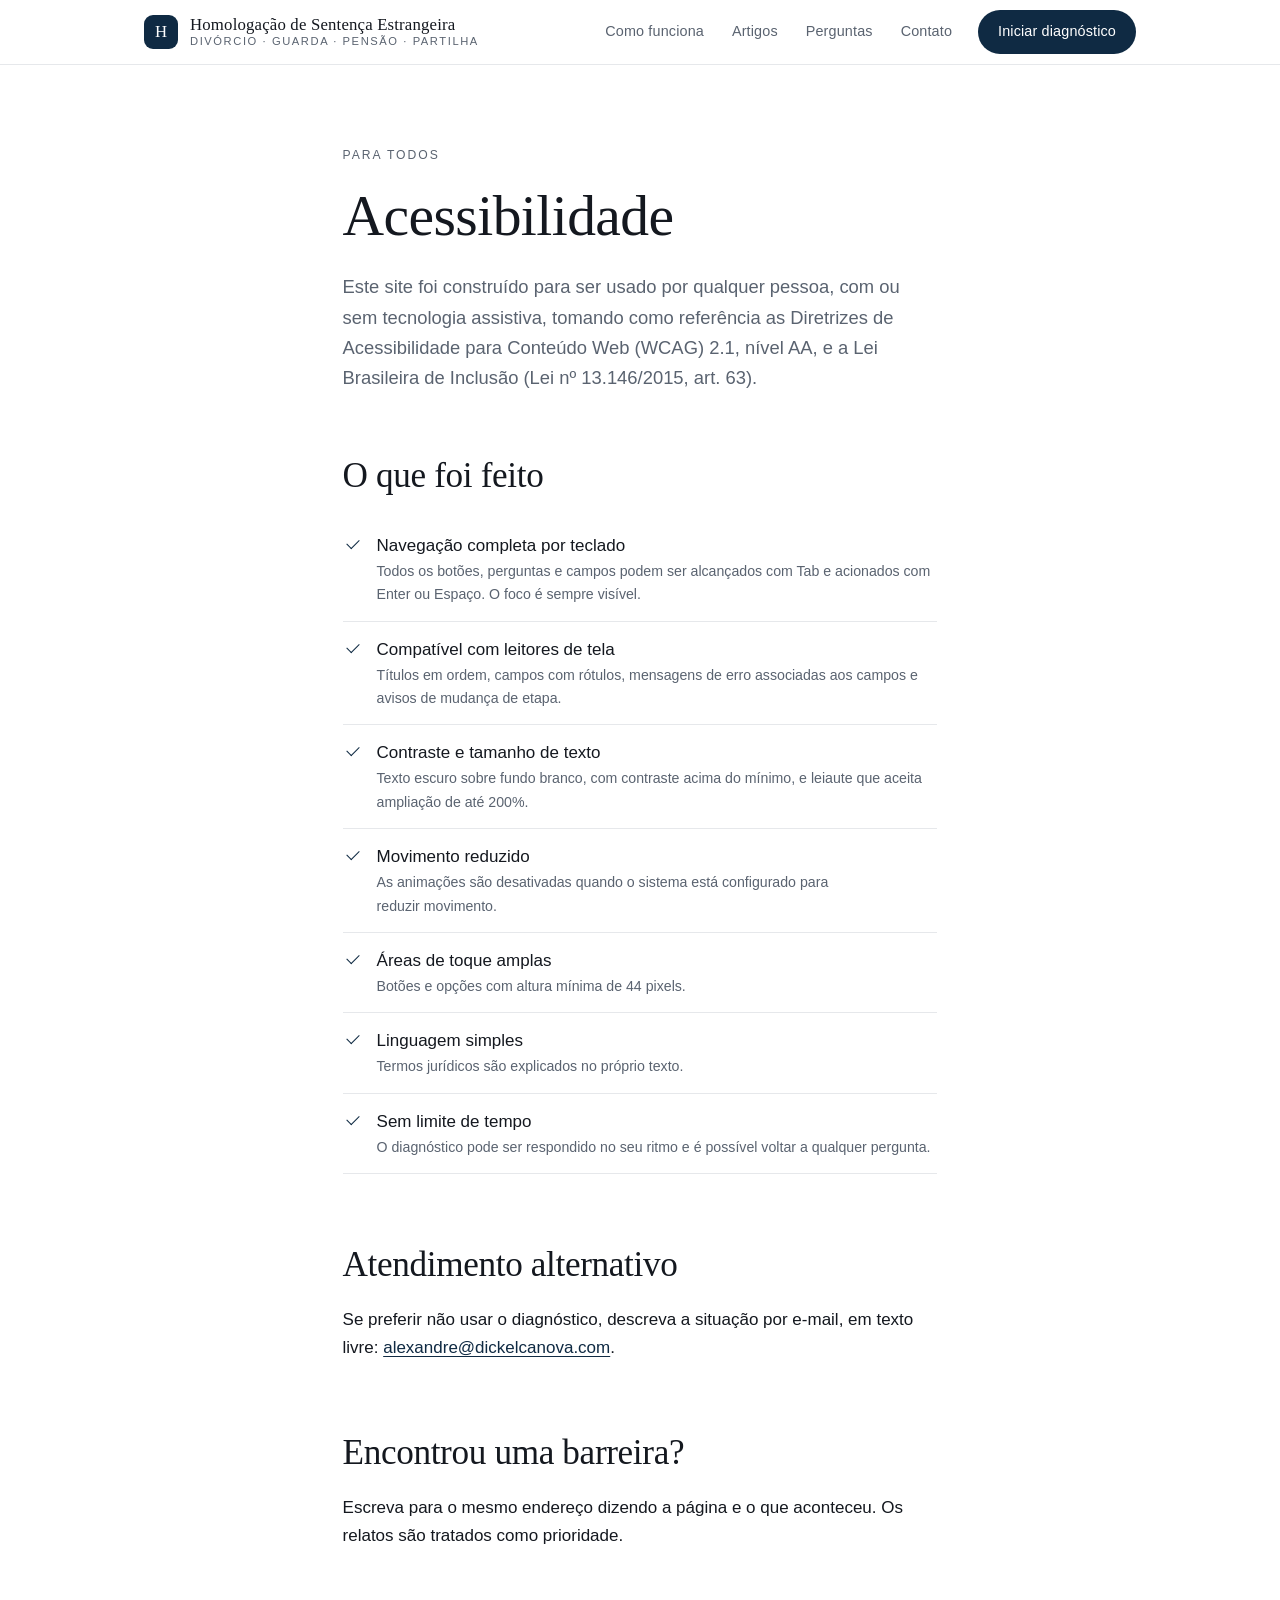
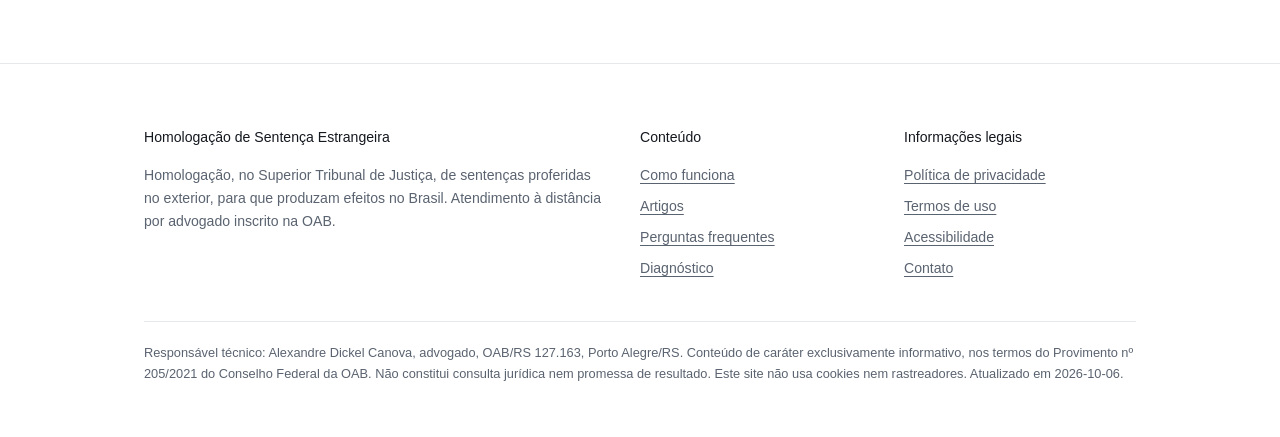
==== acessibilidade.html @ c333f554 "Publica o site" ====
<!doctype html>
<html lang="pt-BR">
<head>
<meta charset="utf-8">
<meta name="viewport" content="width=device-width, initial-scale=1">
<meta http-equiv="Content-Security-Policy" content="default-src 'self'; img-src 'self' data:; style-src 'self'; script-src 'self'; connect-src 'self'; base-uri 'self'; form-action 'self'">
<meta name="referrer" content="no-referrer">
<title>Acessibilidade</title>
<meta name="description" content="Recursos de acessibilidade deste site e canal para relatar barreiras de uso.">
<link rel="canonical" href="https://aledcanova.github.io/homologacao-sentenca-estrangeira/acessibilidade.html">
<meta property="og:title" content="Acessibilidade">
<meta property="og:description" content="Recursos de acessibilidade deste site e canal para relatar barreiras de uso.">
<meta property="og:locale" content="pt_BR">
<meta name="theme-color" content="#ffffff">
<link rel="icon" href="data:image/svg+xml,%3Csvg xmlns='http://www.w3.org/2000/svg' viewBox='0 0 32 32'%3E%3Crect width='32' height='32' rx='8' fill='%230f2a43'/%3E%3Ctext x='16' y='22' font-family='Georgia,serif' font-size='17' fill='%23fff' text-anchor='middle'%3EH%3C/text%3E%3C/svg%3E">
<link rel="stylesheet" href="assets/css/style.css">
</head>
<body>
<a class="skip" href="#conteudo">Pular para o conteúdo</a>
<header class="site-header">
  <div class="wrap">
    <a class="brand" href="index.html" aria-label="Homologação de Sentença Estrangeira, página inicial">
      <span class="brand-mark" aria-hidden="true">H</span>
      <span><strong>Homologação de Sentença Estrangeira</strong><small>Divórcio · Guarda · Pensão · Partilha</small></span>
    </a>
    <button class="nav-toggle" aria-expanded="false" aria-controls="nav">Menu</button>
    <nav class="nav" id="nav" aria-label="Principal">
      <a href="homologacao.html">Como funciona</a>
      <a href="artigos.html">Artigos</a>
      <a href="perguntas.html">Perguntas</a>
      <a href="contato.html">Contato</a>
      <a class="cta" href="diagnostico.html">Iniciar diagnóstico</a>
    </nav>
  </div>
</header>
<main id="conteudo">

<section class="page-head">
  <div class="wrap prose">
    <p class="eyebrow">Para todos</p>
    <h1>Acessibilidade</h1>
    <p class="lead">Este site foi construído para ser usado por qualquer pessoa, com ou sem tecnologia assistiva, tomando como referência as Diretrizes de Acessibilidade para Conteúdo Web (WCAG) 2.1, nível AA, e a Lei Brasileira de Inclusão (Lei nº 13.146/2015, art. 63).</p>
  </div>
</section>
<section class="section">
  <div class="wrap prose">
    <h2>O que foi feito</h2>
    <ul class="checklist">
      <li>Navegação completa por teclado<small>Todos os botões, perguntas e campos podem ser alcançados com Tab e acionados com Enter ou Espaço. O foco é sempre visível.</small></li>
      <li>Compatível com leitores de tela<small>Títulos em ordem, campos com rótulos, mensagens de erro associadas aos campos e avisos de mudança de etapa.</small></li>
      <li>Contraste e tamanho de texto<small>Texto escuro sobre fundo branco, com contraste acima do mínimo, e leiaute que aceita ampliação de até 200%.</small></li>
      <li>Movimento reduzido<small>As animações são desativadas quando o sistema está configurado para reduzir movimento.</small></li>
      <li>Áreas de toque amplas<small>Botões e opções com altura mínima de 44 pixels.</small></li>
      <li>Linguagem simples<small>Termos jurídicos são explicados no próprio texto.</small></li>
      <li>Sem limite de tempo<small>O diagnóstico pode ser respondido no seu ritmo e é possível voltar a qualquer pergunta.</small></li>
    </ul>
    <h2>Atendimento alternativo</h2>
    <p>Se preferir não usar o diagnóstico, descreva a situação por e-mail, em texto livre: <a href="mailto:alexandre@dickelcanova.com">alexandre@dickelcanova.com</a>.</p>
    <h2>Encontrou uma barreira?</h2>
    <p>Escreva para o mesmo endereço dizendo a página e o que aconteceu. Os relatos são tratados como prioridade.</p>
  </div>
</section>

</main>
<footer class="site-footer">
  <div class="wrap">
    <div class="cols">
      <div>
        <p><strong>Homologação de Sentença Estrangeira</strong></p>
        <p>Homologação, no Superior Tribunal de Justiça, de sentenças proferidas no exterior, para que produzam efeitos no Brasil. Atendimento à distância por advogado inscrito na OAB.</p>
      </div>
      <div>
        <p><strong>Conteúdo</strong></p>
        <ul>
          <li><a href="homologacao.html">Como funciona</a></li>
          <li><a href="artigos.html">Artigos</a></li>
          <li><a href="perguntas.html">Perguntas frequentes</a></li>
          <li><a href="diagnostico.html">Diagnóstico</a></li>
        </ul>
      </div>
      <div>
        <p><strong>Informações legais</strong></p>
        <ul>
          <li><a href="privacidade.html">Política de privacidade</a></li>
          <li><a href="termos.html">Termos de uso</a></li>
          <li><a href="acessibilidade.html">Acessibilidade</a></li>
          <li><a href="contato.html">Contato</a></li>
        </ul>
      </div>
    </div>
    <p class="legal-line">Responsável técnico: Alexandre Dickel Canova, advogado, OAB/RS 127.163, Porto Alegre/RS. Conteúdo de caráter exclusivamente informativo, nos termos do Provimento nº 205/2021 do Conselho Federal da OAB. Não constitui consulta jurídica nem promessa de resultado. Este site não usa cookies nem rastreadores. Atualizado em 2026-10-06.</p>
  </div>
</footer>
<script src="assets/js/site.js" defer></script>

</body>
</html>
---- assets/css/style.css ----
/* Visual padrão do escritório: editorial, branco, azul-marinho, serifa nos títulos. Sem fontes externas, sem rastreadores.
   Descrição em PADRAO_VISUAL.md. As classes são as mesmas do funil padrão; só a aparência muda. */
:root {
  --bg: #ffffff;
  --soft: #f6f7f8;
  --ink: #14181f;
  --ink-2: #3d4652;
  --ink-3: #5a6370;
  --line: #e6e8eb;
  --brand: #0f2a43;
  --brand-2: #1b3d5c;
  --brand-soft: #f3f6f9;
  --ok: #17603a; --ok-soft: #f1f8f3;
  --warn: #7a4b00; --warn-soft: #fdf6e7;
  --bad: #962d2d; --bad-soft: #fbf1f1;
  --radius: 14px;
  --shadow: 0 10px 24px -12px rgba(15,42,67,.35);
  --serif: "Iowan Old Style", "Palatino Linotype", Palatino, Georgia, serif;
  --sans: -apple-system, BlinkMacSystemFont, "Segoe UI", Roboto, "Helvetica Neue", Arial, sans-serif;
  --ease: cubic-bezier(.22,.61,.36,1);
  color-scheme: light;
}
*, *::before, *::after { box-sizing: border-box; }
html { -webkit-text-size-adjust: 100%; scroll-behavior: smooth; }
body { margin: 0; background: var(--bg); color: var(--ink); font: 1.0625rem/1.65 var(--sans); overflow-x: hidden; }
a { color: var(--brand); text-underline-offset: 3px; }
a:hover { color: var(--brand-2); }
:focus-visible { outline: 3px solid #2f6fb0; outline-offset: 3px; border-radius: 4px; }
h1, h2, h3 { font-family: var(--serif); font-weight: 500; line-height: 1.15; color: var(--ink); text-wrap: balance; letter-spacing: -.01em; }
h1 { font-size: clamp(2.1rem, 5.2vw, 3.6rem); margin: 0 0 .4em; }
h2 { font-size: clamp(1.6rem, 3.2vw, 2.2rem); margin: 2em 0 .6em; }
h3 { font-size: 1.2rem; margin: 1.6em 0 .4em; }
p, li { text-wrap: pretty; }
small, .muted { color: var(--ink-3); }
.muted { font-size: .92rem; }
.sr-only { position: absolute; width: 1px; height: 1px; overflow: hidden; clip: rect(0 0 0 0); white-space: nowrap; }
.skip { position: absolute; left: -999px; top: 0; background: var(--brand); color: #fff; padding: 10px 16px; z-index: 20; }
.skip:focus { left: 12px; top: 12px; }
.wrap { width: 100%; max-width: 1040px; margin: 0 auto; padding: 0 24px; }
.prose { max-width: 68ch; }
.narrow { max-width: 720px; margin: 0 auto; }

/* Cabeçalho: ícone quadrado com a inicial, marca em serifa e menu */
.site-header { background: rgba(255,255,255,.92); backdrop-filter: saturate(180%) blur(10px); border-bottom: 1px solid var(--line); position: sticky; top: 0; z-index: 10; }
.site-header .wrap { display: flex; align-items: center; justify-content: space-between; gap: 16px; min-height: 64px; }
.brand { text-decoration: none; color: var(--ink); display: flex; align-items: center; gap: 12px; line-height: 1.2; }
.brand-mark { width: 34px; height: 34px; border-radius: 9px; background: var(--brand); color: #fff; display: grid; place-items: center; font: 500 1.05rem var(--serif); flex: none; }
.brand strong { font-family: var(--serif); font-size: 1.05rem; font-weight: 500; letter-spacing: .01em; display: block; }
.brand small { display: block; font-size: .7rem; letter-spacing: .14em; text-transform: uppercase; color: var(--ink-3); }
.nav { display: flex; gap: 4px; align-items: center; }
.nav a { text-decoration: none; color: var(--ink-3); padding: 10px 12px; font-size: .9rem; letter-spacing: .01em; border-radius: 6px; transition: color .2s; }
.nav a:hover, .nav a[aria-current="page"] { color: var(--ink); }
.nav a.cta { background: var(--brand); color: #fff; margin-left: 10px; padding: 10px 20px; border-radius: 999px; font-weight: 500; transition: transform .25s var(--ease), box-shadow .25s var(--ease); }
.nav a.cta:hover { color: #fff; transform: translateY(-1px); box-shadow: var(--shadow); }
.nav-toggle { display: none; background: none; border: 1px solid var(--line); border-radius: 999px; padding: 9px 16px; color: var(--ink); font: inherit; font-size: .9rem; min-height: 44px; }
@media (max-width: 880px) {
  .nav-toggle { display: inline-block; }
  .nav { display: none; position: absolute; left: 0; right: 0; top: 64px; background: #fff; border-bottom: 1px solid var(--line); flex-direction: column; align-items: stretch; padding: 8px 24px 20px; }
  .nav.open { display: flex; }
  .nav a { padding: 13px 4px; border-bottom: 1px solid var(--line); border-radius: 0; }
  .nav a.cta { margin: 14px 0 0; text-align: center; border-bottom: 0; border-radius: 999px; }
}

/* Seções */
.hero { padding: clamp(64px, 10vw, 104px) 0 clamp(56px, 8vw, 88px); }
.hero .lead { font-size: 1.2rem; color: var(--ink-3); max-width: 52ch; margin: 22px 0 0; }
.hero .btns { margin-top: 40px; }
.hero .muted { margin-top: 18px; font-size: .9rem; }
.hero .wrap > * { animation: subir .8s var(--ease) both; }
.hero .wrap > *:nth-child(2) { animation-delay: .06s; } .hero .wrap > *:nth-child(3) { animation-delay: .12s; }
.hero .wrap > *:nth-child(4) { animation-delay: .18s; } .hero .wrap > *:nth-child(5) { animation-delay: .24s; }
@keyframes subir { from { opacity: 0; transform: translateY(14px); } to { opacity: 1; transform: none; } }
.eyebrow { text-transform: uppercase; letter-spacing: .16em; font-size: .76rem; color: var(--ink-3); font-weight: 400; margin: 0 0 18px; }
.section { padding: clamp(56px, 8vw, 96px) 0; }
.section.alt { background: var(--soft); }
.section > .wrap > h2:first-child { margin-top: 0; }
.page-head { padding: clamp(48px, 7vw, 80px) 0 0; }
.page-head .lead { font-size: 1.15rem; color: var(--ink-3); max-width: 60ch; }
.page-head + .section { padding-top: clamp(28px, 4vw, 44px); }

.btns { display: flex; gap: 14px; flex-wrap: wrap; margin-top: 28px; }
.btn { display: inline-flex; align-items: center; justify-content: center; gap: 10px; min-height: 52px; padding: 15px 28px; border-radius: 999px; border: 1px solid var(--brand); background: var(--brand); color: #fff; text-decoration: none; font: 500 1rem var(--sans); cursor: pointer; transition: transform .25s var(--ease), box-shadow .25s var(--ease), border-color .2s; }
.btn:hover { color: #fff; transform: translateY(-1px); box-shadow: var(--shadow); }
.btn:active { transform: none; }
.btn[disabled] { opacity: .5; cursor: progress; transform: none; box-shadow: none; }
.btn.ghost { background: transparent; color: var(--ink); border-color: var(--line); }
.btn.ghost:hover { color: var(--ink); border-color: var(--ink); box-shadow: none; }
.btn.link { background: none; border-color: transparent; color: var(--ink-3); padding-left: 6px; padding-right: 6px; text-decoration: underline; text-underline-offset: 3px; }
.btn.link:hover { color: var(--ink); box-shadow: none; transform: none; }

.grid { display: grid; gap: 20px; grid-template-columns: repeat(auto-fit, minmax(250px, 1fr)); margin-top: 36px; }
.card { background: #fff; border: 1px solid var(--line); border-radius: var(--radius); padding: 30px; }
.card h3 { margin-top: 0; }
.card p { color: var(--ink-3); }
.card p:last-child { margin-bottom: 0; }
/* Faixa de garantias: colunas separadas por linhas finas */
.trust { display: grid; grid-template-columns: repeat(auto-fit, minmax(210px, 1fr)); list-style: none; padding: 0; margin: 0; }
.trust li { padding: 6px 24px; border-left: 1px solid var(--line); font-size: .95rem; color: var(--ink-3); }
.trust li:first-child { border-left: 0; padding-left: 0; }
.trust strong { display: block; color: var(--ink); font-weight: 500; }
.section.alt:has(.trust) { background: #fff; border-top: 1px solid var(--line); border-bottom: 1px solid var(--line); padding: 26px 0; }
@media (max-width: 700px) { .trust { grid-template-columns: 1fr; } .trust li { border-left: 0; border-top: 1px solid var(--line); padding: 16px 0; } .trust li:first-child { border-top: 0; } }

/* Etapas numeradas: linha fina e número em serifa */
.steps { counter-reset: s; list-style: none; padding: 0; margin: 0; }
.steps > li { counter-increment: s; position: relative; padding: 20px 0 20px 60px; border-top: 1px solid var(--line); color: var(--ink-3); }
.steps > li:first-child { border-top-color: var(--ink); }
.steps > li::before { content: "0" counter(s); position: absolute; left: 0; top: 20px; font-family: var(--serif); font-size: 1rem; color: var(--ink-3); }
.steps strong { display: block; color: var(--ink); font-family: var(--serif); font-weight: 500; font-size: 1.12rem; }
.final { text-align: center; max-width: 720px; }
.final .btns { justify-content: center; }
.split { display: grid; gap: 48px; grid-template-columns: 1fr 1fr; align-items: start; }
@media (max-width: 800px) { .split { grid-template-columns: 1fr; gap: 28px; } }

.note { border-left: 3px solid var(--brand); background: var(--brand-soft); padding: 16px 18px; border-radius: 0 10px 10px 0; margin: 20px 0; font-size: .97rem; }
.note.warn { border-left-color: #c98a12; background: var(--warn-soft); color: #4a3200; }
.note.bad { border-left-color: var(--bad); background: var(--bad-soft); }
.note.ok { border-left-color: var(--ok); background: var(--ok-soft); }
.note p:first-child { margin-top: 0; } .note p:last-child, .note ul:last-child { margin-bottom: 0; }

.checklist { list-style: none; padding: 0; margin: 0; }
.checklist li { padding: 14px 0 14px 34px; border-bottom: 1px solid var(--line); position: relative; }
.checklist li::before { content: ""; position: absolute; left: 4px; top: 21px; width: 12px; height: 7px; border-left: 1.5px solid var(--brand); border-bottom: 1.5px solid var(--brand); transform: rotate(-45deg); }
.checklist li small { display: block; }

table { border-collapse: collapse; width: 100%; font-size: .95rem; }
.table-wrap { overflow-x: auto; }
th, td { text-align: left; padding: 12px 14px 12px 0; border-bottom: 1px solid var(--line); vertical-align: top; }
thead th { font-weight: 500; font-size: .76rem; letter-spacing: .12em; text-transform: uppercase; color: var(--ink-3); border-bottom-color: var(--ink); }
tbody th { font-weight: 500; white-space: nowrap; }

/* Perguntas: sem caixa, linha fina, sinal de mais que gira */
details { border-bottom: 1px solid var(--line); }
details summary { cursor: pointer; list-style: none; padding: 22px 40px 22px 0; font-family: var(--serif); font-size: 1.15rem; position: relative; }
details summary::-webkit-details-marker { display: none; }
details summary::after { content: "+"; position: absolute; right: 6px; top: 18px; font-family: var(--sans); font-size: 1.4rem; color: var(--ink-3); transition: transform .3s var(--ease); }
details[open] summary::after { transform: rotate(45deg); }
details p { color: var(--ink-3); margin: 0 0 24px; max-width: 62ch; }

.article-list { list-style: none; padding: 0; margin: 0; }
.article-list li { padding: 22px 0; border-bottom: 1px solid var(--line); }
.article-list li:first-child { border-top: 1px solid var(--ink); }
.article-list a { font-family: var(--serif); font-size: 1.2rem; text-decoration: none; color: var(--ink); }
.article-list a:hover { text-decoration: underline; }

/* Diagnóstico interativo */
.wizard { min-height: 76vh; padding: clamp(28px, 5vw, 64px) 0 72px; }
.wz-top { display: flex; align-items: center; gap: 16px; margin-bottom: 40px; }
.wz-top progress { flex: 1; height: 3px; appearance: none; -webkit-appearance: none; border: 0; overflow: hidden; background: var(--line); }
.wz-top progress::-webkit-progress-bar { background: var(--line); }
.wz-top progress::-webkit-progress-value { background: var(--brand); transition: width .6s var(--ease); }
.wz-top progress::-moz-progress-bar { background: var(--brand); }
.wz-count { font-size: .76rem; letter-spacing: .14em; text-transform: uppercase; color: var(--ink-3); font-variant-numeric: tabular-nums; white-space: nowrap; }
.wz-stage { position: relative; }
.wz-step { opacity: 0; transform: translateY(22px); transition: opacity .55s var(--ease), transform .55s var(--ease); }
.wz-step.in { opacity: 1; transform: none; }
.wz-step.out { opacity: 0; transform: translateY(-14px); transition-duration: .24s; }
.wz-section { font-size: .76rem; text-transform: uppercase; letter-spacing: .16em; color: var(--ink-3); font-weight: 400; margin: 0 0 16px; }
.wz-q { font-family: var(--serif); font-weight: 500; font-size: clamp(1.6rem, 3.6vw, 2.3rem); line-height: 1.2; margin: 0 0 10px; outline: none; }
.wz-help { color: var(--ink-3); margin: 0 0 22px; max-width: 56ch; }
.wz-opts { display: grid; gap: 12px; margin-top: 32px; }
.wz-opt { display: flex; align-items: center; gap: 14px; width: 100%; text-align: left; min-height: 60px; padding: 18px 20px; background: #fff; color: var(--ink); border: 1px solid var(--line); border-radius: 12px; font: 400 1.0625rem var(--sans); cursor: pointer; transition: border-color .2s, background .2s, transform .25s var(--ease); }
.wz-opt::before { content: ""; flex: none; width: 18px; height: 18px; border: 1.5px solid #9aa3ad; border-radius: 50%; transition: all .2s; }
.wz-opt:hover { border-color: var(--ink); transform: translateX(3px); }
.wz-opt[aria-pressed="true"] { border-color: var(--brand); background: var(--brand-soft); }
.wz-opt[aria-pressed="true"]::before { border-color: var(--brand); background: var(--brand); box-shadow: inset 0 0 0 3px #fff; }
.wz-nav { margin-top: 30px; display: flex; justify-content: space-between; align-items: center; gap: 12px; flex-wrap: wrap; }
.wz-priv { font-size: .85rem; color: var(--ink-3); margin-top: 32px; }

.verdict { border-radius: var(--radius); padding: 30px; border: 1px solid var(--line); background: var(--soft); }
.verdict.ok { background: var(--ok-soft); border-color: #d5e8db; }
.verdict.warn { background: var(--warn-soft); border-color: #f0dfb6; }
.verdict.bad { background: var(--bad-soft); border-color: #efd2d2; }
.verdict h2 { margin: 12px 0 12px; font-size: clamp(1.6rem, 3.4vw, 2.1rem); outline: none; }
.verdict p { margin: 0; color: var(--ink-2); }
.pill { display: inline-flex; align-items: center; gap: 8px; font-size: .76rem; letter-spacing: .14em; text-transform: uppercase; color: var(--ink-3); }
.pill::before { content: ""; width: 8px; height: 8px; border-radius: 50%; background: currentColor; }
.verdict.ok .pill { color: var(--ok); } .verdict.warn .pill { color: var(--warn); } .verdict.bad .pill { color: var(--bad); }
.mapa h3 { margin-top: 2em; }
.mapa ul, .mapa ol { padding-left: 20px; color: var(--ink-2); }
.mapa li { margin: 8px 0; }
.next { margin-top: 40px; padding: 30px; border: 1px solid var(--ink); border-radius: var(--radius); }
.next h3 { margin-top: 0; font-size: 1.4rem; }
.next p { color: var(--ink-3); }

/* Formulário */
.form { display: grid; gap: 20px; margin-top: 8px; }
.field label, .field .label { display: block; font-weight: 500; margin-bottom: 8px; font-size: .92rem; }
.field .opt, .opt { font-weight: 400; color: var(--ink-3); }
.hint { font-size: .86rem; color: var(--ink-3); margin: 6px 0 0; }
input[type="text"], input[type="email"], input[type="tel"], select, textarea {
  width: 100%; font: inherit; padding: 14px 16px; min-height: 52px; border-radius: 10px; border: 1px solid #c9ced4; background: #fff; color: var(--ink); transition: border-color .2s, box-shadow .2s;
}
input:focus, select:focus, textarea:focus { outline: none; border-color: var(--brand); box-shadow: 0 0 0 4px rgba(15,42,67,.1); }
input[aria-invalid="true"], select[aria-invalid="true"] { border-color: var(--bad); }
.err { color: #a1261d; font-size: .9rem; margin: 6px 0 0; }
.row2 { display: grid; gap: 18px; grid-template-columns: 1fr 1fr; }
@media (max-width: 600px) { .row2 { grid-template-columns: 1fr; } }
input[type="file"] { width: 100%; font: inherit; font-size: .92rem; padding: 14px; border: 1.5px dashed #c1c7cf; border-radius: 12px; background: #fff; color: var(--ink-3); }
.check { display: grid; grid-template-columns: 24px 1fr; gap: 12px; align-items: start; font-size: .93rem; color: var(--ink-3); }
.check input { width: 22px; height: 22px; margin: 2px 0 0; accent-color: var(--brand); }
.hp { position: absolute; left: -9999px; }
fieldset { border: 0; padding: 0; margin: 0; min-width: 0; display: grid; gap: 16px; }
fieldset > legend { font-family: var(--serif); font-size: 1.15rem; padding: 0; margin-bottom: 4px; }
[hidden] { display: none !important; }

/* Rodapé */
.site-footer { border-top: 1px solid var(--line); padding: 48px 0 40px; font-size: .88rem; color: var(--ink-3); }
.site-footer .cols { display: grid; gap: 32px; grid-template-columns: 2fr 1fr 1fr; }
@media (max-width: 760px) { .site-footer .cols { grid-template-columns: 1fr; } }
.site-footer a { color: var(--ink-3); }
.site-footer strong { color: var(--ink); font-weight: 500; }
.site-footer ul { list-style: none; padding: 0; margin: 0; } .site-footer li { margin: 8px 0; }
.legal-line { margin-top: 32px; padding-top: 20px; border-top: 1px solid var(--line); font-size: .8rem; color: var(--ink-3); max-width: none; }

@media (prefers-reduced-motion: reduce) {
  html { scroll-behavior: auto; }
  *, *::before, *::after { transition: none !important; animation: none !important; }
  .wz-step { opacity: 1; transform: none; }
}
@media print {
  .site-header, .site-footer, .btns, .nav-toggle, .no-print, .next, .wz-top { display: none !important; }
  body { font-size: 12pt; }
}

/* Proposta, contrato e pagamento */
.offers { display: grid; gap: 20px; margin: 16px 0 24px; }
.offer { display: flex; flex-direction: column; gap: 6px; }
.offer:first-child { border-color: var(--ink); }
.offer h3 { margin: 0; }
.offer .price { font-family: var(--serif); font-size: 2.2rem; font-weight: 500; color: var(--ink); margin: 4px 0 0; font-variant-numeric: tabular-nums; }
.offer ul { margin: 10px 0 18px; padding-left: 20px; font-size: .95rem; color: var(--ink-3); }
.offer li { margin: 6px 0; }
.offer .btn { align-self: flex-start; }
.contract { border: 1px solid var(--line); border-radius: var(--radius); padding: 24px 26px; max-height: 360px; overflow-y: auto; font-size: .92rem; background: var(--soft); margin: 20px 0 24px; }
.contract h3 { margin-top: 0; font-size: 1.1rem; }
.contract p { margin: .7em 0; }
.pixcode { font: .86rem/1.5 ui-monospace, Menlo, monospace; word-break: break-all; background: var(--soft); min-height: 0; }
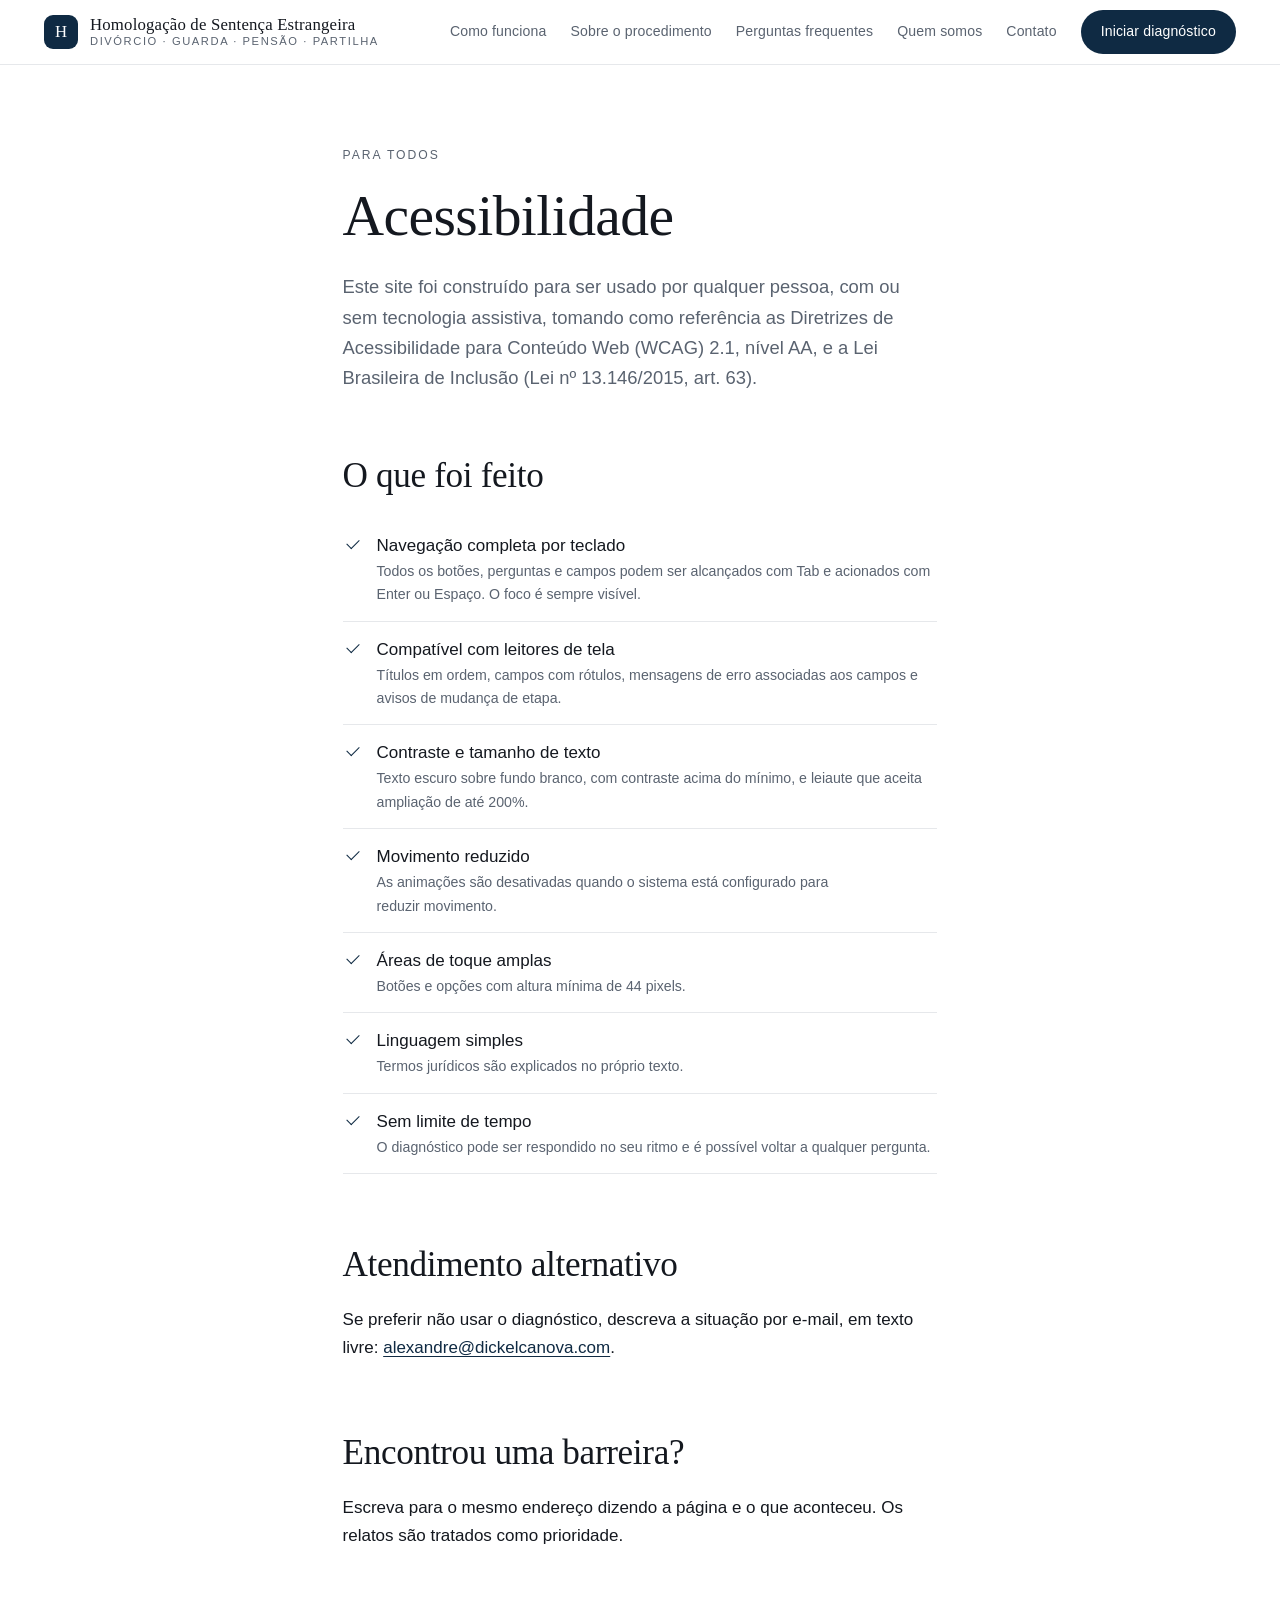
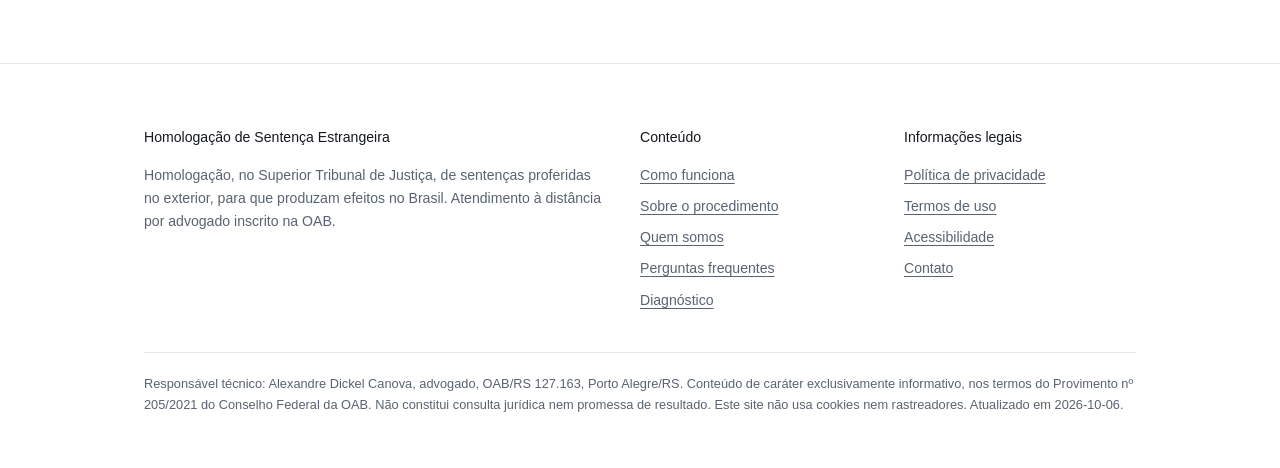
==== commit c4505cd3: "Página inicial, Sobre o procedimento, Quem somos, contato com ícones" ====
--- a/acessibilidade.html
+++ b/acessibilidade.html
@@ -26,8 +26,9 @@
     <button class="nav-toggle" aria-expanded="false" aria-controls="nav">Menu</button>
     <nav class="nav" id="nav" aria-label="Principal">
       <a href="homologacao.html">Como funciona</a>
-      <a href="artigos.html">Artigos</a>
-      <a href="perguntas.html">Perguntas</a>
+      <a href="procedimento.html">Sobre o procedimento</a>
+      <a href="perguntas.html">Perguntas frequentes</a>
+      <a href="quem-somos.html">Quem somos</a>
       <a href="contato.html">Contato</a>
       <a class="cta" href="diagnostico.html">Iniciar diagnóstico</a>
     </nav>
@@ -73,7 +74,8 @@
         <p><strong>Conteúdo</strong></p>
         <ul>
           <li><a href="homologacao.html">Como funciona</a></li>
-          <li><a href="artigos.html">Artigos</a></li>
+          <li><a href="procedimento.html">Sobre o procedimento</a></li>
+          <li><a href="quem-somos.html">Quem somos</a></li>
           <li><a href="perguntas.html">Perguntas frequentes</a></li>
           <li><a href="diagnostico.html">Diagnóstico</a></li>
         </ul>
--- a/assets/css/style.css
+++ b/assets/css/style.css
@@ -42,19 +42,21 @@
 
 /* Cabeçalho: ícone quadrado com a inicial, marca em serifa e menu */
 .site-header { background: rgba(255,255,255,.92); backdrop-filter: saturate(180%) blur(10px); border-bottom: 1px solid var(--line); position: sticky; top: 0; z-index: 10; }
-.site-header .wrap { display: flex; align-items: center; justify-content: space-between; gap: 16px; min-height: 64px; }
+.site-header .wrap { max-width: 1240px; display: flex; align-items: center; justify-content: space-between; gap: 16px; min-height: 64px; }
 .brand { text-decoration: none; color: var(--ink); display: flex; align-items: center; gap: 12px; line-height: 1.2; }
 .brand-mark { width: 34px; height: 34px; border-radius: 9px; background: var(--brand); color: #fff; display: grid; place-items: center; font: 500 1.05rem var(--serif); flex: none; }
+.brand strong, .brand small, .nav a { white-space: nowrap; }
 .brand strong { font-family: var(--serif); font-size: 1.05rem; font-weight: 500; letter-spacing: .01em; display: block; }
 .brand small { display: block; font-size: .7rem; letter-spacing: .14em; text-transform: uppercase; color: var(--ink-3); }
 .nav { display: flex; gap: 4px; align-items: center; }
-.nav a { text-decoration: none; color: var(--ink-3); padding: 10px 12px; font-size: .9rem; letter-spacing: .01em; border-radius: 6px; transition: color .2s; }
+.nav a { text-decoration: none; color: var(--ink-3); padding: 10px 10px; font-size: .88rem; letter-spacing: .01em; border-radius: 6px; transition: color .2s; }
 .nav a:hover, .nav a[aria-current="page"] { color: var(--ink); }
 .nav a.cta { background: var(--brand); color: #fff; margin-left: 10px; padding: 10px 20px; border-radius: 999px; font-weight: 500; transition: transform .25s var(--ease), box-shadow .25s var(--ease); }
 .nav a.cta:hover { color: #fff; transform: translateY(-1px); box-shadow: var(--shadow); }
 .nav-toggle { display: none; background: none; border: 1px solid var(--line); border-radius: 999px; padding: 9px 16px; color: var(--ink); font: inherit; font-size: .9rem; min-height: 44px; }
-@media (max-width: 880px) {
-  .nav-toggle { display: inline-block; }
+@media (max-width: 1180px) {
+  .brand strong, .brand small { white-space: normal; }
+  .nav-toggle { display: inline-block; flex: none; }
   .nav { display: none; position: absolute; left: 0; right: 0; top: 64px; background: #fff; border-bottom: 1px solid var(--line); flex-direction: column; align-items: stretch; padding: 8px 24px 20px; }
   .nav.open { display: flex; }
   .nav a { padding: 13px 4px; border-bottom: 1px solid var(--line); border-radius: 0; }
@@ -63,7 +65,8 @@
 
 /* Seções */
 .hero { padding: clamp(64px, 10vw, 104px) 0 clamp(56px, 8vw, 88px); }
-.hero .lead { font-size: 1.2rem; color: var(--ink-3); max-width: 52ch; margin: 22px 0 0; }
+.hero h1 { text-wrap: wrap; margin: 0; }
+.hero .lead { font-size: 1.2rem; color: var(--ink-3); max-width: 44ch; margin: 22px 0 0; }
 .hero .btns { margin-top: 40px; }
 .hero .muted { margin-top: 18px; font-size: .9rem; }
 .hero .wrap > * { animation: subir .8s var(--ease) both; }
@@ -72,6 +75,7 @@
 @keyframes subir { from { opacity: 0; transform: translateY(14px); } to { opacity: 1; transform: none; } }
 .eyebrow { text-transform: uppercase; letter-spacing: .16em; font-size: .76rem; color: var(--ink-3); font-weight: 400; margin: 0 0 18px; }
 .section { padding: clamp(56px, 8vw, 96px) 0; }
+.eyebrow + h2 { margin-top: 0; }
 .section.alt { background: var(--soft); }
 .section > .wrap > h2:first-child { margin-top: 0; }
 .page-head { padding: clamp(48px, 7vw, 80px) 0 0; }
@@ -109,6 +113,13 @@
 .steps strong { display: block; color: var(--ink); font-family: var(--serif); font-weight: 500; font-size: 1.12rem; }
 .final { text-align: center; max-width: 720px; }
 .final .btns { justify-content: center; }
+/* Etapas em colunas (página inicial) */
+.steps.cols { display: grid; grid-template-columns: repeat(4, 1fr); gap: 28px; margin-top: 44px; }
+.steps.cols > li { padding: 18px 0 0; border-top: 1px solid var(--ink); font-size: .97rem; }
+.steps.cols > li::before { position: static; display: block; margin-bottom: 10px; font-size: .95rem; }
+.steps.cols strong { font-size: 1.2rem; margin-bottom: 8px; line-height: 1.2; }
+@media (max-width: 820px) { .steps.cols { grid-template-columns: 1fr 1fr; } }
+@media (max-width: 480px) { .steps.cols { grid-template-columns: 1fr; } }
 .split { display: grid; gap: 48px; grid-template-columns: 1fr 1fr; align-items: start; }
 @media (max-width: 800px) { .split { grid-template-columns: 1fr; gap: 28px; } }
 
@@ -142,6 +153,24 @@
 .article-list li:first-child { border-top: 1px solid var(--ink); }
 .article-list a { font-family: var(--serif); font-size: 1.2rem; text-decoration: none; color: var(--ink); }
 .article-list a:hover { text-decoration: underline; }
+
+/* Canais de contato com ícone */
+.channels { display: grid; gap: 16px; grid-template-columns: repeat(auto-fit, minmax(230px, 1fr)); margin: 28px 0; }
+.channel { display: flex; align-items: center; gap: 16px; padding: 22px 24px; border: 1px solid var(--line); border-radius: var(--radius); text-decoration: none; color: var(--ink); transition: border-color .2s, transform .25s var(--ease); }
+.channel:hover { border-color: var(--ink); color: var(--ink); transform: translateY(-1px); }
+.channel svg { flex: none; width: 22px; height: 22px; color: var(--brand); }
+.channel span { display: block; min-width: 0; }
+.channel small { display: block; font-size: .72rem; letter-spacing: .14em; text-transform: uppercase; color: var(--ink-3); }
+.channel strong { display: block; font-weight: 500; overflow-wrap: anywhere; }
+
+/* Responsável técnico */
+.bio { display: grid; grid-template-columns: 1fr 2fr; gap: 48px; align-items: start; }
+.bio aside { border-top: 1px solid var(--ink); padding-top: 18px; }
+.bio aside p { margin: 0 0 6px; }
+.bio dl { margin: 0; }
+.bio dt { font-size: .72rem; letter-spacing: .14em; text-transform: uppercase; color: var(--ink-3); margin-top: 22px; }
+.bio dd { margin: 4px 0 0; }
+@media (max-width: 800px) { .bio { grid-template-columns: 1fr; gap: 28px; } }
 
 /* Diagnóstico interativo */
 .wizard { min-height: 76vh; padding: clamp(28px, 5vw, 64px) 0 72px; }
